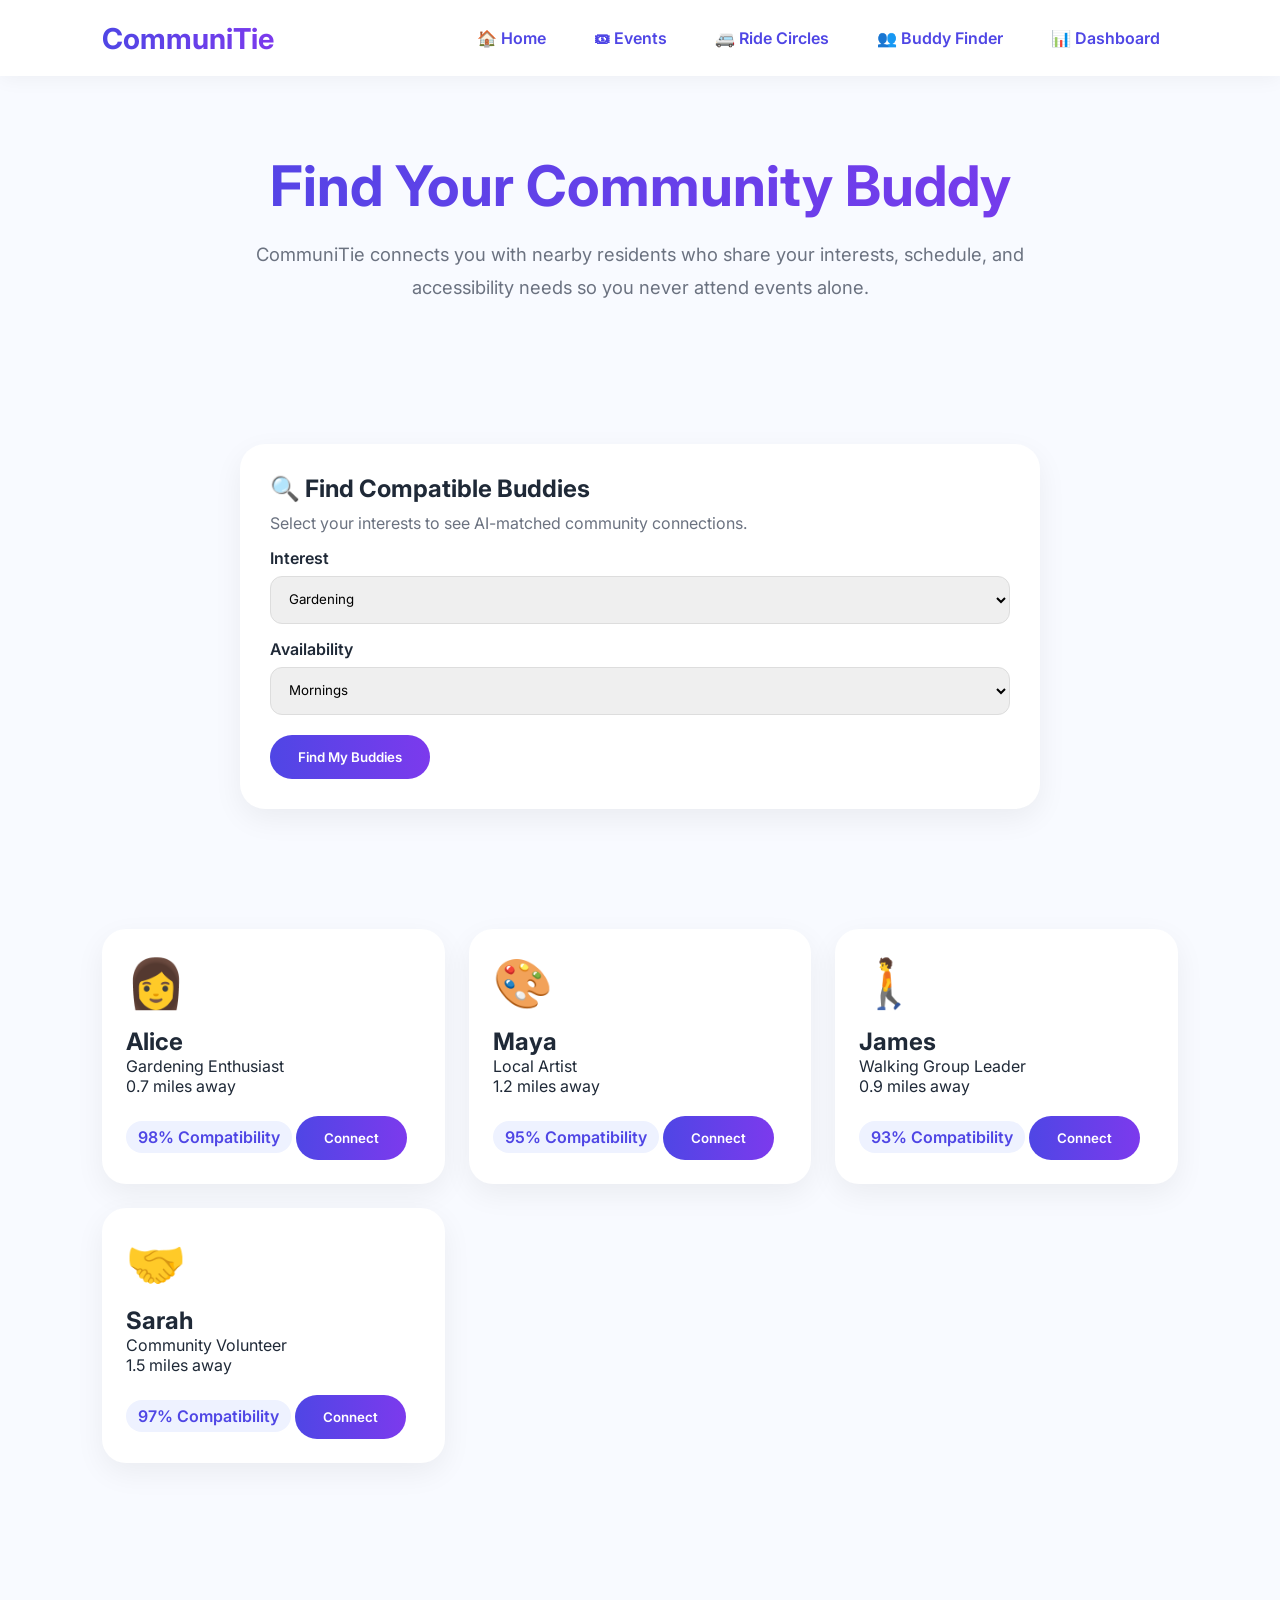
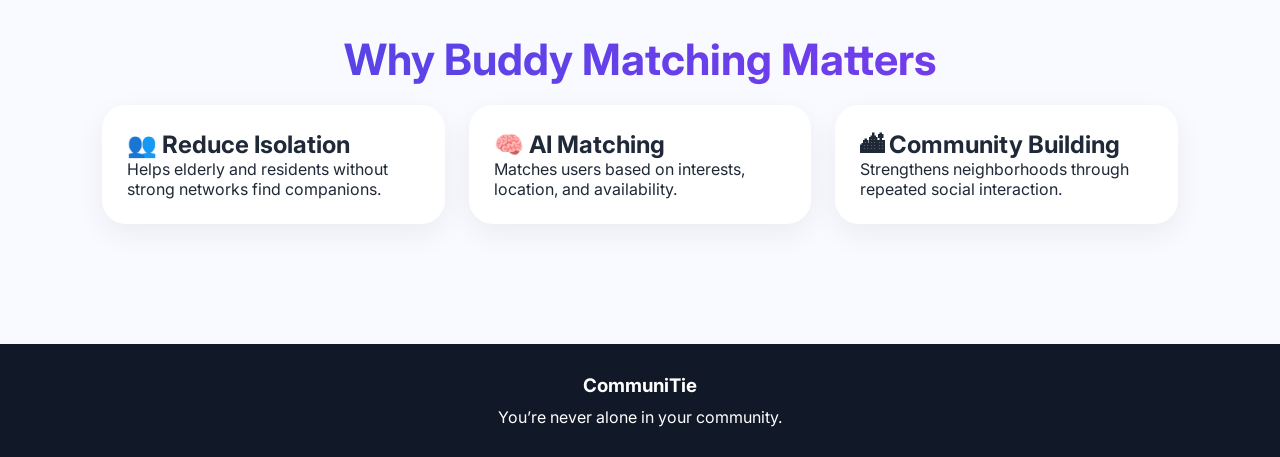
==== buddy.html @ 6919155f "Add files via upload" ====
<!DOCTYPE html>
<html lang="en">

<head>
<meta charset="UTF-8">
<meta name="viewport" content="width=device-width, initial-scale=1.0">
<title>CommuniTie | Buddy Finder</title>

<link rel="stylesheet" href="style.css">
</head>

<body>

<!-- NAV -->

<nav>

<div class="logo">
CommuniTie
</div>

<div class="nav-links">
<a href="index.html">🏠 Home</a>
<a href="events.html">🎟 Events</a>
<a href="rides.html">🚐 Ride Circles</a>
<a href="buddy.html">👥 Buddy Finder</a>
<a href="dashboard.html">📊 Dashboard</a>
</div>

</nav>

<!-- HERO -->

<section class="hero">

<h1>
Find Your Community Buddy
</h1>

<p>
CommuniTie connects you with nearby residents who share your interests,
schedule, and accessibility needs so you never attend events alone.
</p>

</section>

<!-- SEARCH / FILTER -->

<section class="section">

<div class="form-card">

<h2>🔍 Find Compatible Buddies</h2>

<p style="margin-top:10px;color:#6b7280;">
Select your interests to see AI-matched community connections.
</p>

<label>Interest</label>

<select id="buddyInterest">
<option>Gardening</option>
<option>Art</option>
<option>Fitness</option>
<option>Technology</option>
<option>Volunteering</option>
</select>

<label>Availability</label>

<select>
<option>Mornings</option>
<option>Afternoons</option>
<option>Evenings</option>
<option>Weekends</option>
</select>

<button class="btn" onclick="showBuddies()">
Find My Buddies
</button>

</div>

</section>

<!-- RESULTS -->

<section class="section">

<div class="grid" id="buddyResults">

<!-- Buddy 1 -->

<div class="buddy-card">

<div class="icon">👩</div>

<h2>Alice</h2>

<p>Gardening Enthusiast</p>

<p>0.7 miles away</p>

<div class="match">98% Compatibility</div>

<button class="btn">Connect</button>

</div>

<!-- Buddy 2 -->

<div class="buddy-card">

<div class="icon">🎨</div>

<h2>Maya</h2>

<p>Local Artist</p>

<p>1.2 miles away</p>

<div class="match">95% Compatibility</div>

<button class="btn">Connect</button>

</div>

<!-- Buddy 3 -->

<div class="buddy-card">

<div class="icon">🚶</div>

<h2>James</h2>

<p>Walking Group Leader</p>

<p>0.9 miles away</p>

<div class="match">93% Compatibility</div>

<button class="btn">Connect</button>

</div>

<!-- Buddy 4 -->

<div class="buddy-card">

<div class="icon">🤝</div>

<h2>Sarah</h2>

<p>Community Volunteer</p>

<p>1.5 miles away</p>

<div class="match">97% Compatibility</div>

<button class="btn">Connect</button>

</div>

</div>

</section>

<!-- BENEFITS -->

<section class="section">

<h2 class="page-title">
Why Buddy Matching Matters
</h2>

<div class="grid">

<div class="card">
<h2>👥 Reduce Isolation</h2>
<p>
Helps elderly and residents without strong networks find companions.
</p>
</div>

<div class="card">
<h2>🧠 AI Matching</h2>
<p>
Matches users based on interests, location, and availability.
</p>
</div>

<div class="card">
<h2>🏙 Community Building</h2>
<p>
Strengthens neighborhoods through repeated social interaction.
</p>
</div>

</div>

</section>

<footer>

<h3>CommuniTie</h3>

<p style="margin-top:10px;">
You’re never alone in your community.
</p>

</footer>

</body>

</html>
---- style.css ----
@import url('https://fonts.googleapis.com/css2?family=Inter:wght@400;500;600;700&display=swap');

*{
margin:0;
padding:0;
box-sizing:border-box;
font-family:'Inter',sans-serif;
}

body{
background:#f8faff;
color:#1f2937;
}

a{
text-decoration:none;
}

nav{
display:flex;
justify-content:space-between;
align-items:center;
padding:18px 8%;
background:white;
position:sticky;
top:0;
z-index:1000;
box-shadow:0 2px 20px rgba(0,0,0,.05);
}

.logo{
font-size:1.8rem;
font-weight:700;
background:linear-gradient(90deg,#4f46e5,#7c3aed);
-webkit-background-clip:text;
-webkit-text-fill-color:transparent;
}

.nav-links{
display:flex;
gap:12px;
}

.nav-links a{
padding:10px 18px;
border-radius:999px;
font-weight:600;
color:#4f46e5;
transition:.3s;
}

.nav-links a:hover{
background:linear-gradient(90deg,#4f46e5,#7c3aed);
color:white;
}

.hero{
padding:80px 8%;
text-align:center;
}

.hero h1{
font-size:3.5rem;
line-height:1.1;
margin-bottom:20px;
background:linear-gradient(90deg,#4f46e5,#7c3aed);
-webkit-background-clip:text;
-webkit-text-fill-color:transparent;
}

.hero p{
max-width:800px;
margin:auto;
font-size:1.15rem;
line-height:1.8;
color:#6b7280;
}

.btn{
display:inline-block;
margin-top:20px;
padding:14px 28px;
border:none;
border-radius:999px;
background:linear-gradient(90deg,#4f46e5,#7c3aed);
color:white;
font-weight:600;
cursor:pointer;
transition:.3s;
}

.btn:hover{
transform:translateY(-3px);
}

.section{
padding:60px 8%;
}

.card{
background:white;
border-radius:24px;
padding:25px;
box-shadow:0 10px 30px rgba(0,0,0,.06);
}

.grid{
display:grid;
grid-template-columns:repeat(auto-fit,minmax(280px,1fr));
gap:24px;
}

.page-title{
text-align:center;
font-size:2.7rem;
margin:50px 0 20px;
background:linear-gradient(90deg,#4f46e5,#7c3aed);
-webkit-background-clip:text;
-webkit-text-fill-color:transparent;
}

.form-card{
max-width:800px;
margin:auto;
background:white;
padding:30px;
border-radius:25px;
box-shadow:0 10px 30px rgba(0,0,0,.06);
}

label{
font-weight:600;
display:block;
margin-top:15px;
}

select{
width:100%;
padding:14px;
margin-top:8px;
border:1px solid #ddd;
border-radius:12px;
}

.result{
display:none;
margin-top:20px;
padding:20px;
border-radius:20px;
background:#eef2ff;
}

.event-card,
.buddy-card,
.ride-card,
.stat-card{
background:white;
border-radius:24px;
padding:24px;
box-shadow:0 10px 30px rgba(0,0,0,.06);
transition:.3s;
}

.event-card:hover,
.buddy-card:hover,
.ride-card:hover{
transform:translateY(-6px);
}

.icon{
font-size:3rem;
margin-bottom:15px;
}

.match{
display:inline-block;
padding:6px 12px;
background:#eef2ff;
color:#4f46e5;
border-radius:999px;
font-weight:600;
margin-top:10px;
}

.map{
height:350px;
background:linear-gradient(135deg,#dbeafe,#ede9fe);
border-radius:24px;
position:relative;
overflow:hidden;
}

.pin{
position:absolute;
width:60px;
height:60px;
border-radius:50%;
background:white;
display:flex;
align-items:center;
justify-content:center;
box-shadow:0 5px 15px rgba(0,0,0,.15);
}

.pin1{top:20%;left:25%;}
.pin2{top:55%;left:50%;}
.pin3{top:30%;left:70%;}

.stat-number{
font-size:3rem;
font-weight:700;
background:linear-gradient(90deg,#4f46e5,#7c3aed);
-webkit-background-clip:text;
-webkit-text-fill-color:transparent;
}

footer{
margin-top:60px;
padding:30px;
text-align:center;
background:#111827;
color:white;
}

@media(max-width:768px){

.hero h1{
font-size:2.5rem;
}

.nav-links{
flex-wrap:wrap;
justify-content:center;
}

}
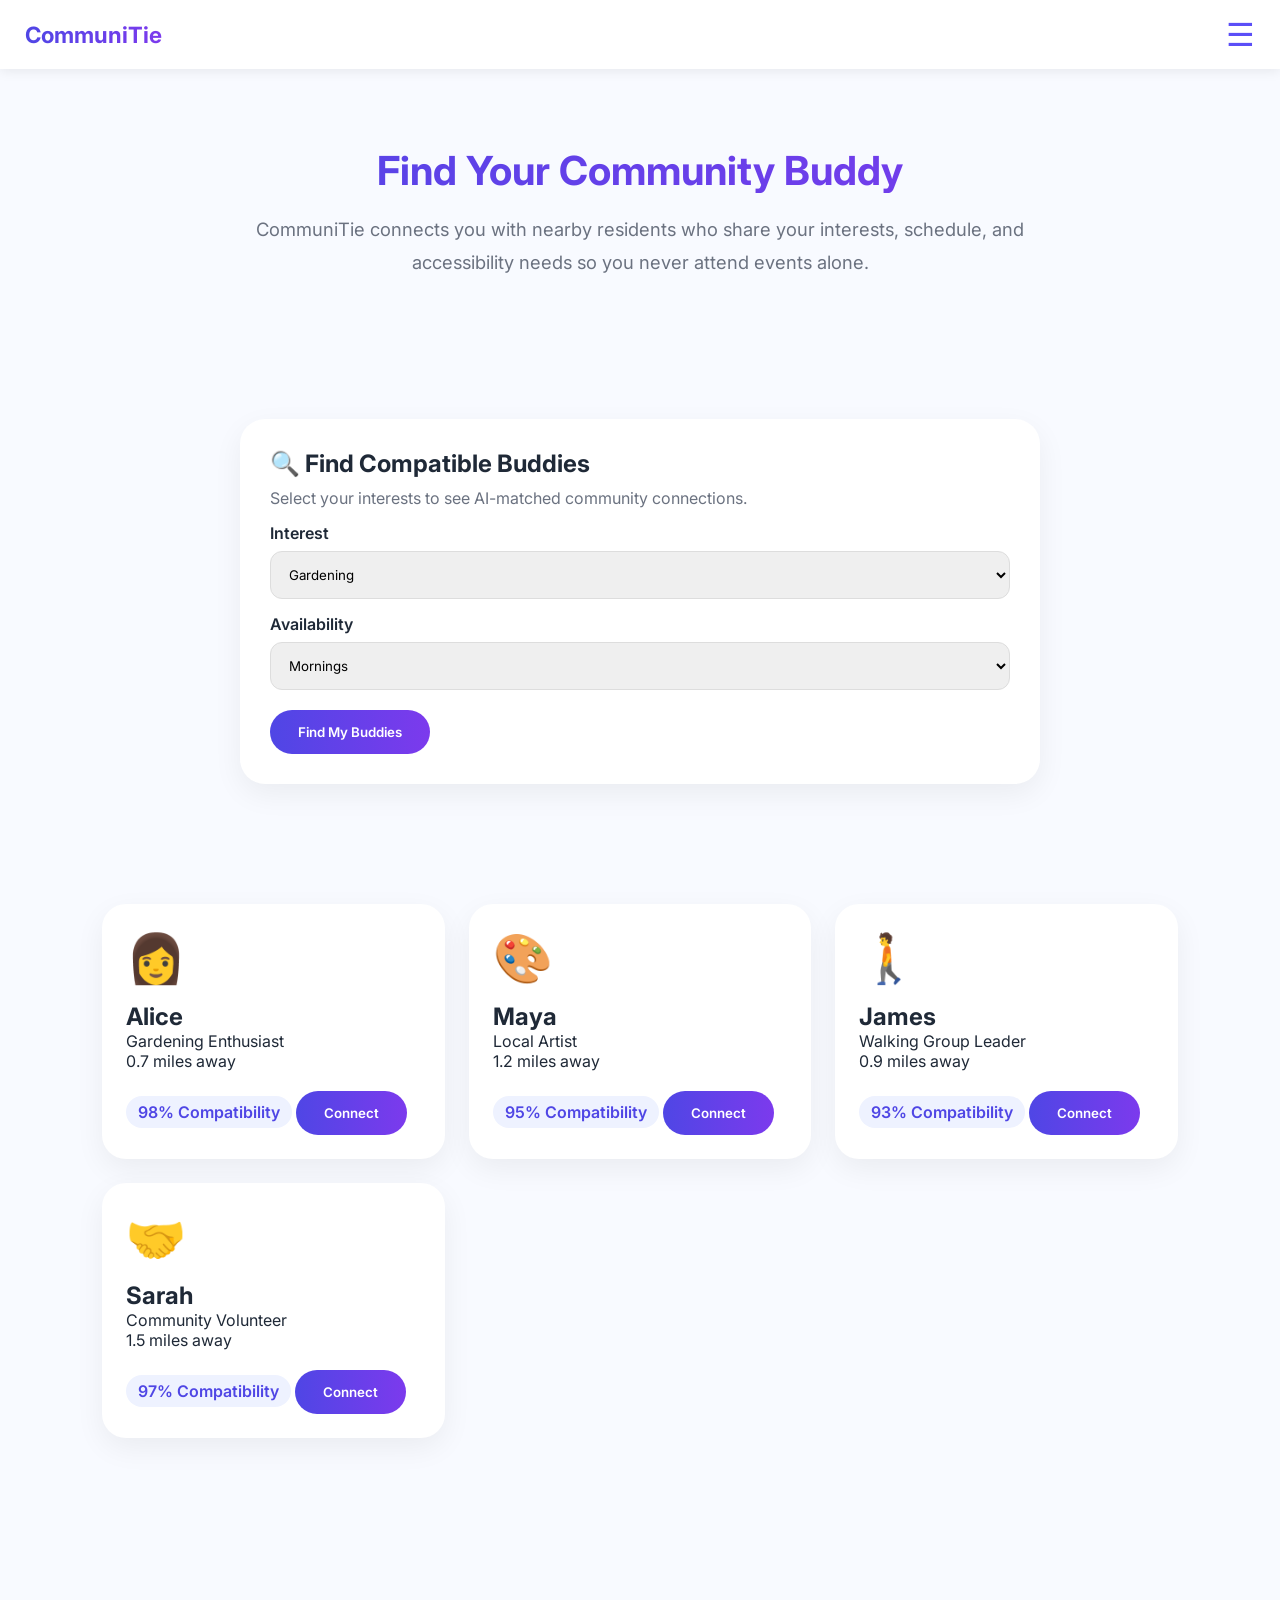
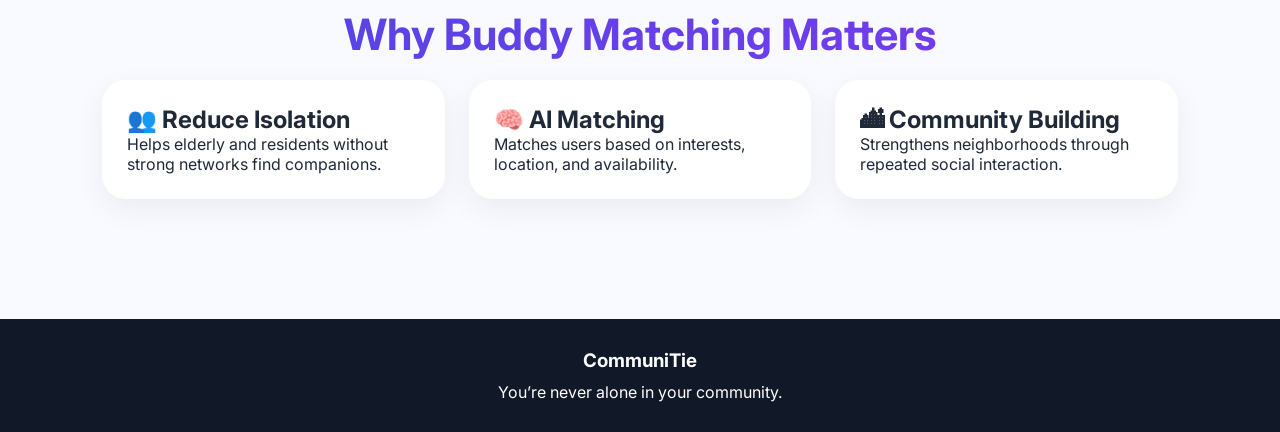
==== commit 0e9d12ee: "Add files via upload" ====
--- a/buddy.html
+++ b/buddy.html
@@ -13,22 +13,27 @@
 
 <!-- NAV -->
 
-<nav>
-
-<div class="logo">
-CommuniTie
-</div>
-
-<div class="nav-links">
-<a href="index.html">🏠 Home</a>
-<a href="events.html">🎟 Events</a>
-<a href="rides.html">🚐 Ride Circles</a>
-<a href="buddy.html">👥 Buddy Finder</a>
-<a href="dashboard.html">📊 Dashboard</a>
-</div>
+<nav class="navbar">
+
+    <div class="logo">
+        CommuniTie
+    </div>
+
+    <button class="menu-toggle" onclick="toggleMenu()">
+        ☰
+    </button>
+
+    <div class="dropdown-menu" id="dropdownMenu">
+
+        <a href="index.html">🏠 Home</a>
+        <a href="events.html">🎟 Events</a>
+        <a href="rides.html">🚐 Ride Circles</a>
+        <a href="buddy.html">👥 Buddy Finder</a>
+        <a href="dashboard.html">📊 Dashboard</a>
+
+    </div>
 
 </nav>
-
 <!-- HERO -->
 
 <section class="hero">
@@ -210,6 +215,7 @@
 
 </footer>
 
+<script src="script.js"></script>
 </body>
 
 </html>
--- a/style.css
+++ b/style.css
@@ -221,16 +221,126 @@
 background:#111827;
 color:white;
 }
-
-@media(max-width:768px){
+.map {
+  height: 350px;
+  background: linear-gradient(135deg,#dbeafe,#ede9fe);
+  border-radius: 24px;
+  position: relative;
+  overflow: hidden;
+}
+
+.pin {
+  position: absolute;
+  width: 60px;
+  height: 60px;
+  border-radius: 50%;
+  background: white;
+  display: flex;
+  align-items: center;
+  justify-content: center;
+  box-shadow: 0 5px 15px rgba(0,0,0,.15);
+  transition: all 1s ease;
+}
+
+/* starting positions */
+#pin1 { top: 20%; left: 25%; }
+#pin2 { top: 55%; left: 50%; }
+#pin3 { top: 30%; left: 70%; }
 
 .hero h1{
 font-size:2.5rem;
 }
 
-.nav-links{
-flex-wrap:wrap;
-justify-content:center;
-}
-
+./* ===== NAVBAR ===== */
+
+.navbar{
+    display:flex;
+    justify-content:space-between;
+    align-items:center;
+    padding:18px 40px;
+    background:white;
+    box-shadow:0 2px 10px rgba(0,0,0,.08);
+    position:sticky;
+    top:0;
+    z-index:1000;
+}
+
+.logo{
+    font-size:1.6rem;
+    font-weight:700;
+}
+
+/* ===== NAVBAR ===== */
+
+.navbar{
+    position:sticky;
+    top:0;
+    z-index:1000;
+
+    display:flex;
+    justify-content:space-between;
+    align-items:center;
+
+    padding:15px 25px;
+
+    background:white;
+    box-shadow:0 2px 12px rgba(0,0,0,.08);
+}
+
+.logo{
+    font-size:1.4rem;
+    font-weight:700;
+    color:#5b4ff7;
+}
+
+.menu-toggle{
+    border:none;
+    background:none;
+    font-size:2rem;
+    cursor:pointer;
+    color:#5b4ff7;
+}
+
+/* DROPDOWN */
+
+.dropdown-menu{
+
+    display:none;
+
+    position:absolute;
+    top:70px;
+    right:20px;
+
+    background:white;
+
+    border-radius:16px;
+
+    min-width:220px;
+
+    box-shadow:0 10px 30px rgba(0,0,0,.15);
+
+    overflow:hidden;
+}
+
+.dropdown-menu a{
+
+    display:block;
+
+    padding:15px 20px;
+
+    text-decoration:none;
+
+    color:#333;
+
+    font-weight:500;
+}
+
+.dropdown-menu a:hover{
+
+    background:#f3f4ff;
+}
+
+.dropdown-menu.show{
+
+    display:block;
 }
